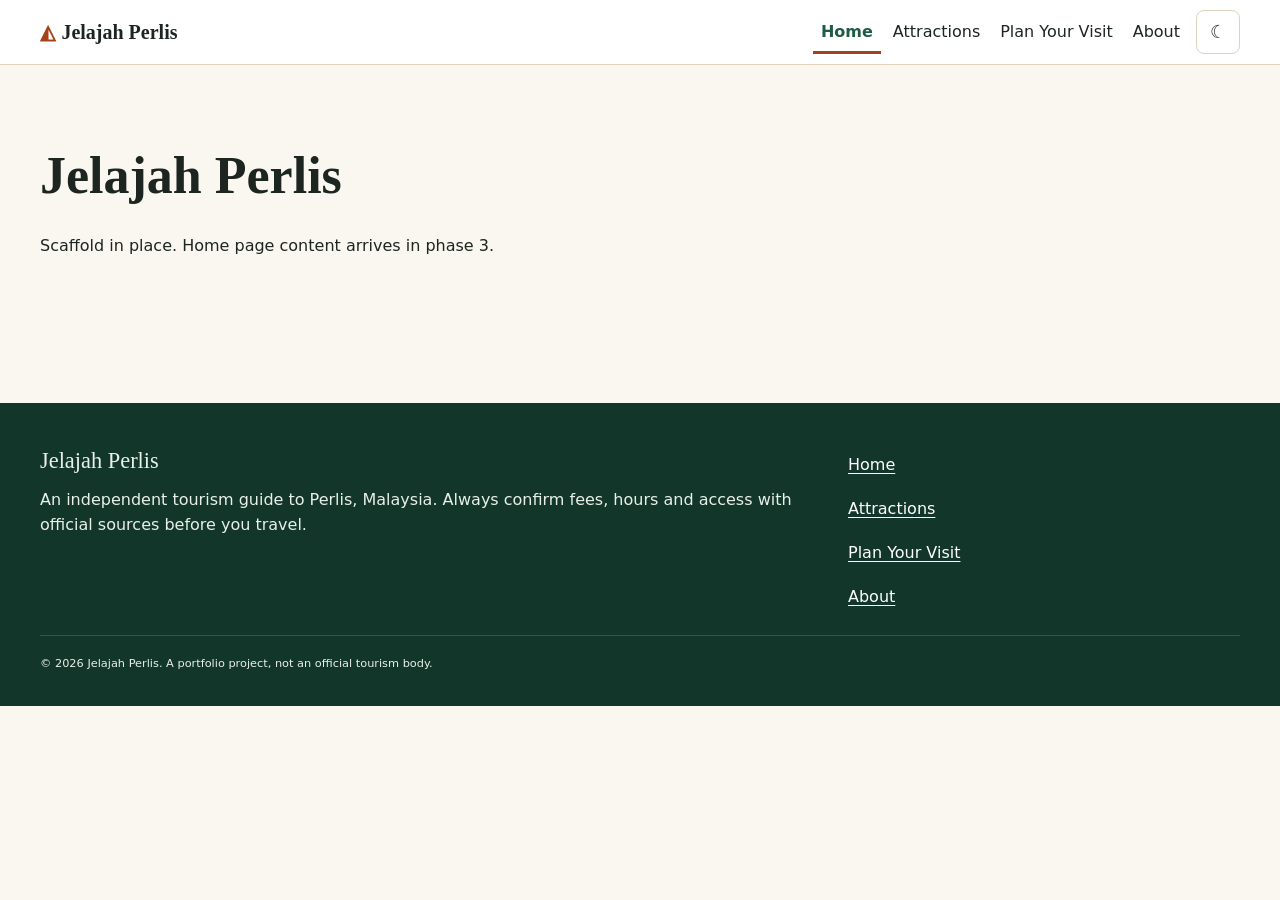
==== index.html @ 7fc4c9d5 "Phase 1: scaffold, shared header/footer, base styles, storage helpers Co-Authored-By: Claude Sonnet " ====
<!doctype html>
<html lang="en">
<head>
  <meta charset="utf-8">
  <meta name="viewport" content="width=device-width, initial-scale=1">
  <title>Jelajah Perlis | Explore Perlis, Malaysia</title>
  <meta name="description" content="Jelajah Perlis is a guide to attractions and destinations in Perlis, Malaysia.">
  <link rel="stylesheet" href="css/base.css">
  <link rel="stylesheet" href="css/components.css">
  <link rel="stylesheet" href="css/pages.css">
  <script type="module" src="js/main.js"></script>
</head>
<body data-page="home">
  <a class="skip-link" href="#main">Skip to content</a>
  <header id="site-header"></header>
  <main id="main">
    <section class="section container"><h1>Jelajah Perlis</h1><p>Scaffold in place. Home page content arrives in phase 3.</p></section>
  </main>
  <footer id="site-footer"></footer>
</body>
</html>
---- css/base.css ----
/* Base: variables, reset, typography */
:root {
  --green-900: #12372a;
  --green-700: #1f5c43;
  --green-600: #2a7a5a;
  --green-100: #e3f1ea;
  --sand-50: #faf7f1;
  --sand-100: #f2ece0;
  --sand-300: #ddd2bd;
  --ink: #1d2521;
  --ink-soft: #4a554f;
  --sunset: #c2511f;
  --sunset-dark: #a24216;
  --white: #fff;

  --bg: var(--sand-50);
  --surface: var(--white);
  --surface-alt: var(--sand-100);
  --text: var(--ink);
  --text-soft: var(--ink-soft);
  --border: var(--sand-300);
  --primary: var(--green-700);
  --primary-hover: var(--green-900);
  --on-primary: #fff;
  --accent: var(--sunset-dark);
  --focus: #0b57d0;

  --font-display: Georgia, "Times New Roman", serif;
  --font-body: system-ui, -apple-system, "Segoe UI", Roboto, "Helvetica Neue", Arial, sans-serif;

  --radius: 12px;
  --shadow: 0 1px 3px rgb(0 0 0 / .08), 0 4px 14px rgb(0 0 0 / .06);
  --shadow-lift: 0 6px 24px rgb(0 0 0 / .14);
  --container: 1200px;
  --header-h: 64px;
}

:root[data-theme="dark"] {
  --bg: #121815;
  --surface: #1b231f;
  --surface-alt: #222c27;
  --text: #eef2ef;
  --text-soft: #b6c2bb;
  --border: #35423b;
  --primary: #5fbf93;
  --primary-hover: #86d4b0;
  --on-primary: #0b1a13;
  --accent: #f08a57;
  --green-100: #22352c;
  --focus: #8ab4f8;
  --shadow: 0 1px 3px rgb(0 0 0 / .4);
  --shadow-lift: 0 6px 24px rgb(0 0 0 / .5);
}

*, *::before, *::after { box-sizing: border-box; }
html { scroll-behavior: smooth; -webkit-text-size-adjust: 100%; }
body {
  margin: 0;
  font-family: var(--font-body);
  font-size: 1rem;
  line-height: 1.6;
  color: var(--text);
  background: var(--bg);
  overflow-x: hidden;
}
img, svg { max-width: 100%; height: auto; display: block; }
h1, h2, h3, h4 { font-family: var(--font-display); line-height: 1.2; margin: 0 0 .5em; }
h1 { font-size: clamp(2rem, 6vw, 3.25rem); }
h2 { font-size: clamp(1.5rem, 4vw, 2.25rem); }
h3 { font-size: 1.25rem; }
p { margin: 0 0 1em; }
a { color: var(--primary); text-underline-offset: 3px; }
a:hover { color: var(--primary-hover); }
ul, ol { padding-left: 1.25rem; }

:focus-visible { outline: 3px solid var(--focus); outline-offset: 2px; border-radius: 4px; }

.skip-link {
  position: absolute; left: 8px; top: -60px; z-index: 1000;
  background: var(--primary); color: var(--on-primary);
  padding: .75rem 1rem; border-radius: 8px; text-decoration: none;
}
.skip-link:focus { top: 8px; }

.visually-hidden {
  position: absolute !important; width: 1px; height: 1px; margin: -1px; padding: 0;
  overflow: hidden; clip: rect(0 0 0 0); white-space: nowrap; border: 0;
}

.container { width: min(100% - 2rem, var(--container)); margin-inline: auto; }
.section { padding-block: clamp(2.5rem, 7vw, 5rem); }
.section--alt { background: var(--surface-alt); }

@media (prefers-reduced-motion: reduce) {
  html { scroll-behavior: auto; }
  *, *::before, *::after { animation-duration: .01ms !important; transition-duration: .01ms !important; }
}
---- css/components.css ----
/* Components: header, nav, buttons, cards, badges, chips, timeline, footer */
#site-header { position: sticky; top: 0; z-index: 100; min-height: var(--header-h); background: var(--surface); border-bottom: 1px solid var(--border); }
.site-header__inner { display: flex; align-items: center; justify-content: space-between; gap: .5rem; min-height: var(--header-h); position: relative; }
.brand { font-family: var(--font-display); font-weight: 700; font-size: 1.25rem; text-decoration: none; color: var(--text); display: inline-flex; gap: .4rem; align-items: center; min-height: 44px; }
.brand__mark { color: var(--accent); }
.site-nav { margin-left: auto; }
.nav-toggle { display: inline-flex; align-items: center; justify-content: center; width: 44px; height: 44px; background: none; border: 1px solid var(--border); border-radius: 8px; cursor: pointer; color: var(--text); }
.nav-toggle__bars, .nav-toggle__bars::before, .nav-toggle__bars::after { display: block; width: 20px; height: 2px; background: currentColor; position: relative; content: ""; }
.nav-toggle__bars::before { position: absolute; top: -6px; }
.nav-toggle__bars::after { position: absolute; top: 6px; }
.nav-list { display: none; list-style: none; margin: 0; padding: .5rem 1rem 1rem; position: absolute; top: 100%; left: 0; right: 0; background: var(--surface); border-bottom: 1px solid var(--border); box-shadow: var(--shadow); }
.site-nav.is-open .nav-list { display: block; }
.nav-list a { display: flex; align-items: center; gap: .4rem; min-height: 44px; padding: .25rem .5rem; text-decoration: none; color: var(--text); font-weight: 500; border-radius: 8px; }
.nav-list a:hover { background: var(--surface-alt); }
.nav-list a[aria-current="page"] { color: var(--primary); font-weight: 700; box-shadow: inset 3px 0 0 var(--accent); }
.trip-count { background: var(--accent); color: #fff; font-size: .75rem; min-width: 1.4rem; height: 1.4rem; line-height: 1.4rem; text-align: center; border-radius: 999px; padding: 0 .35rem; }
.theme-toggle { width: 44px; height: 44px; border: 1px solid var(--border); background: none; border-radius: 8px; cursor: pointer; color: var(--text); font-size: 1.1rem; }
.theme-toggle:hover, .nav-toggle:hover { background: var(--surface-alt); }
@media (min-width: 768px) {
  .nav-toggle { display: none; }
  .nav-list { display: flex; position: static; padding: 0; border: 0; box-shadow: none; background: none; gap: .25rem; }
  .nav-list a[aria-current="page"] { box-shadow: inset 0 -3px 0 var(--accent); border-radius: 0; }
}

/* Buttons */
.btn { display: inline-flex; align-items: center; justify-content: center; gap: .5rem; min-height: 44px; padding: .6rem 1.25rem; border-radius: 999px; border: 2px solid transparent; font: inherit; font-weight: 600; text-decoration: none; cursor: pointer; transition: transform .15s, background .15s, box-shadow .15s; }
.btn:hover { transform: translateY(-1px); }
.btn--primary { background: var(--primary); color: var(--on-primary); }
.btn--primary:hover { background: var(--primary-hover); color: var(--on-primary); }
.btn--accent { background: #a24216; color: #fff; }
.btn--accent:hover { background: #8a3711; color: #fff; }
.btn--ghost { background: transparent; border-color: currentColor; color: var(--primary); }
.btn--ghost:hover { background: var(--green-100); }
.btn--light { background: #fff; color: var(--green-900); }
.btn--light:hover { background: var(--sand-100); color: var(--green-900); }
.btn--sm { padding: .4rem 1rem; font-size: .9rem; }

/* Section header */
.section-header { max-width: 42rem; margin-bottom: 2rem; }
.section-header__eyebrow { text-transform: uppercase; letter-spacing: .08em; font-size: .8rem; font-weight: 700; color: var(--accent); margin-bottom: .25rem; }
.section-header p { color: var(--text-soft); }

/* Badge */
.badge { display: inline-block; font-size: .75rem; font-weight: 700; padding: .2rem .65rem; border-radius: 999px; background: var(--green-100); color: var(--green-700); align-self: flex-start; }
:root[data-theme="dark"] .badge { color: var(--primary); }
.badge--todo { background: #fff2c9; color: #5c4600; }
:root[data-theme="dark"] .badge--todo { background: #4a3d10; color: #ffe08a; }

/* Chips (filter) */
.chip { display: inline-flex; align-items: center; min-height: 44px; padding: .35rem 1rem; border: 1px solid var(--border); border-radius: 999px; background: var(--surface); color: var(--text); font: inherit; font-size: .9rem; cursor: pointer; }
.chip:hover { border-color: var(--primary); }
.chip[aria-pressed="true"] { background: var(--primary); border-color: var(--primary); color: var(--on-primary); }

/* Cards */
.card-grid { display: grid; gap: 1.25rem; grid-template-columns: 1fr; list-style: none; padding: 0; margin: 0; }
@media (min-width: 600px) { .card-grid { grid-template-columns: repeat(2, 1fr); } }
@media (min-width: 1024px) { .card-grid { grid-template-columns: repeat(3, 1fr); } }
.card { position: relative; display: flex; flex-direction: column; background: var(--surface); border: 1px solid var(--border); border-radius: var(--radius); overflow: hidden; box-shadow: var(--shadow); transition: transform .2s, box-shadow .2s; height: 100%; }
.card:hover { transform: translateY(-3px); box-shadow: var(--shadow-lift); }
.card__media { aspect-ratio: 3 / 2; background: var(--surface-alt); }
.card__media img { width: 100%; height: 100%; object-fit: cover; }
.card__body { padding: 1rem 1.1rem 1.25rem; display: flex; flex-direction: column; gap: .5rem; flex: 1; }
.card__title { margin: 0; font-size: 1.2rem; }
.card__title a { color: var(--text); text-decoration: none; }
.card__title a::after { content: ""; position: absolute; inset: 0; }
.card__loc { color: var(--text-soft); font-size: .9rem; margin: 0; }
.card__summary { margin: 0; color: var(--text-soft); font-size: .95rem; }
.card__actions { margin-top: auto; padding-top: .5rem; position: relative; z-index: 1; }
.trip-btn { display: inline-flex; align-items: center; gap: .4rem; min-height: 44px; padding: .3rem .9rem; border-radius: 999px; border: 1px solid var(--border); background: var(--surface); color: var(--text); font: inherit; font-size: .9rem; cursor: pointer; }
.trip-btn:hover { border-color: var(--accent); }
.trip-btn[aria-pressed="true"] { background: #a24216; border-color: #a24216; color: #fff; }

/* Timeline */
.timeline { list-style: none; margin: 0; padding: 0 0 0 1.25rem; border-left: 3px solid var(--green-600); }
.timeline__item { position: relative; padding: 0 0 1.5rem 1.25rem; }
.timeline__item::before { content: ""; position: absolute; left: -1.25rem; top: .35rem; width: 14px; height: 14px; margin-left: -8.5px; border-radius: 50%; background: var(--accent); border: 3px solid var(--bg); }
.timeline__time { font-weight: 700; color: var(--accent); font-size: .9rem; }
.timeline__title { margin: 0 0 .25rem; font-size: 1.1rem; }

/* Footer */
#site-footer { background: var(--green-900); color: #e9efe9; margin-top: 3rem; }
#site-footer a { color: #fff; }
.footer-grid { display: grid; gap: 1.5rem; padding-block: 2.5rem 1rem; }
@media (min-width: 768px) { .footer-grid { grid-template-columns: 2fr 1fr; } }
.footer-brand { font-family: var(--font-display); font-size: 1.4rem; margin: 0 0 .5rem; }
.footer-links { list-style: none; padding: 0; margin: 0; }
.footer-links a { display: inline-flex; min-height: 44px; align-items: center; }
.footer-bottom { padding-block: 1rem 2rem; border-top: 1px solid rgb(255 255 255 / .15); font-size: .85rem; }

/* Reveal on scroll */
.reveal { opacity: 0; transform: translateY(14px); transition: opacity .5s ease, transform .5s ease; }
.reveal.is-visible { opacity: 1; transform: none; }
@media (prefers-reduced-motion: reduce) { .reveal { opacity: 1; transform: none; } }
---- css/pages.css ----
/* Page-specific styles + print */
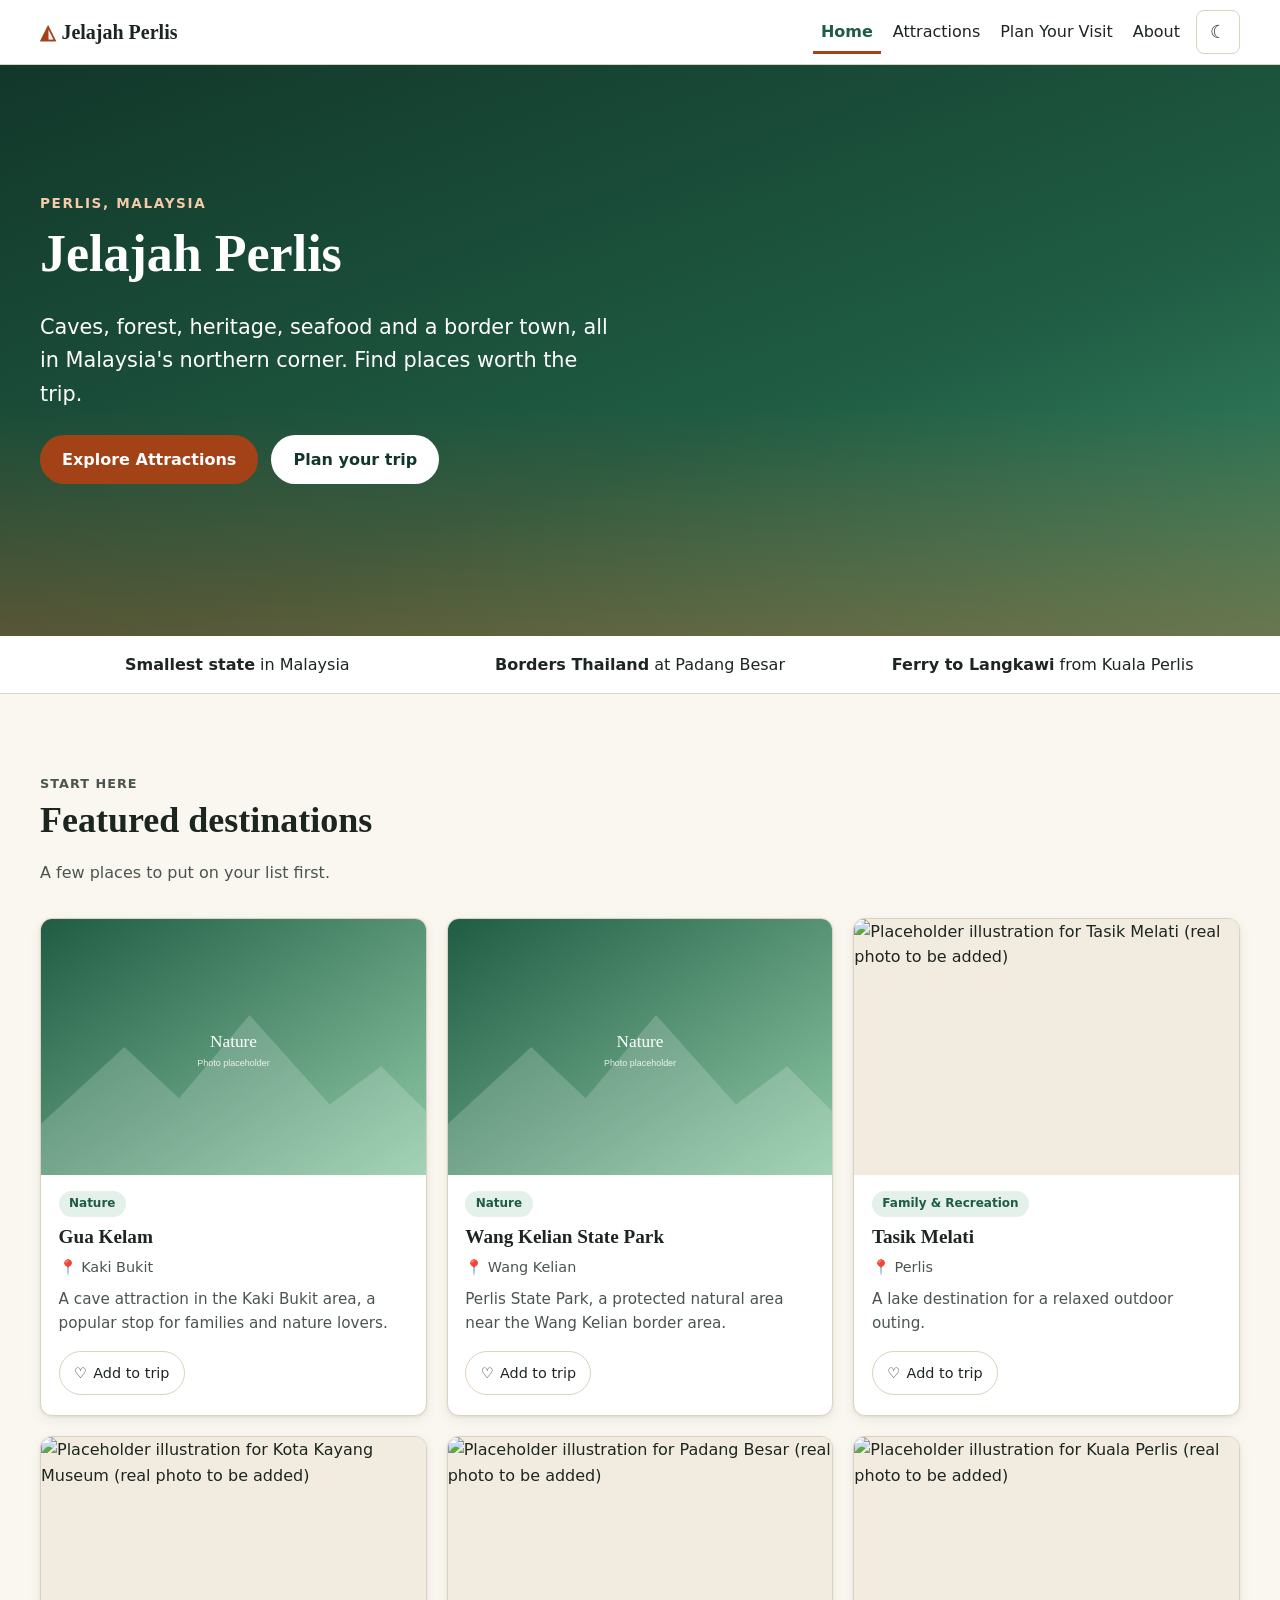
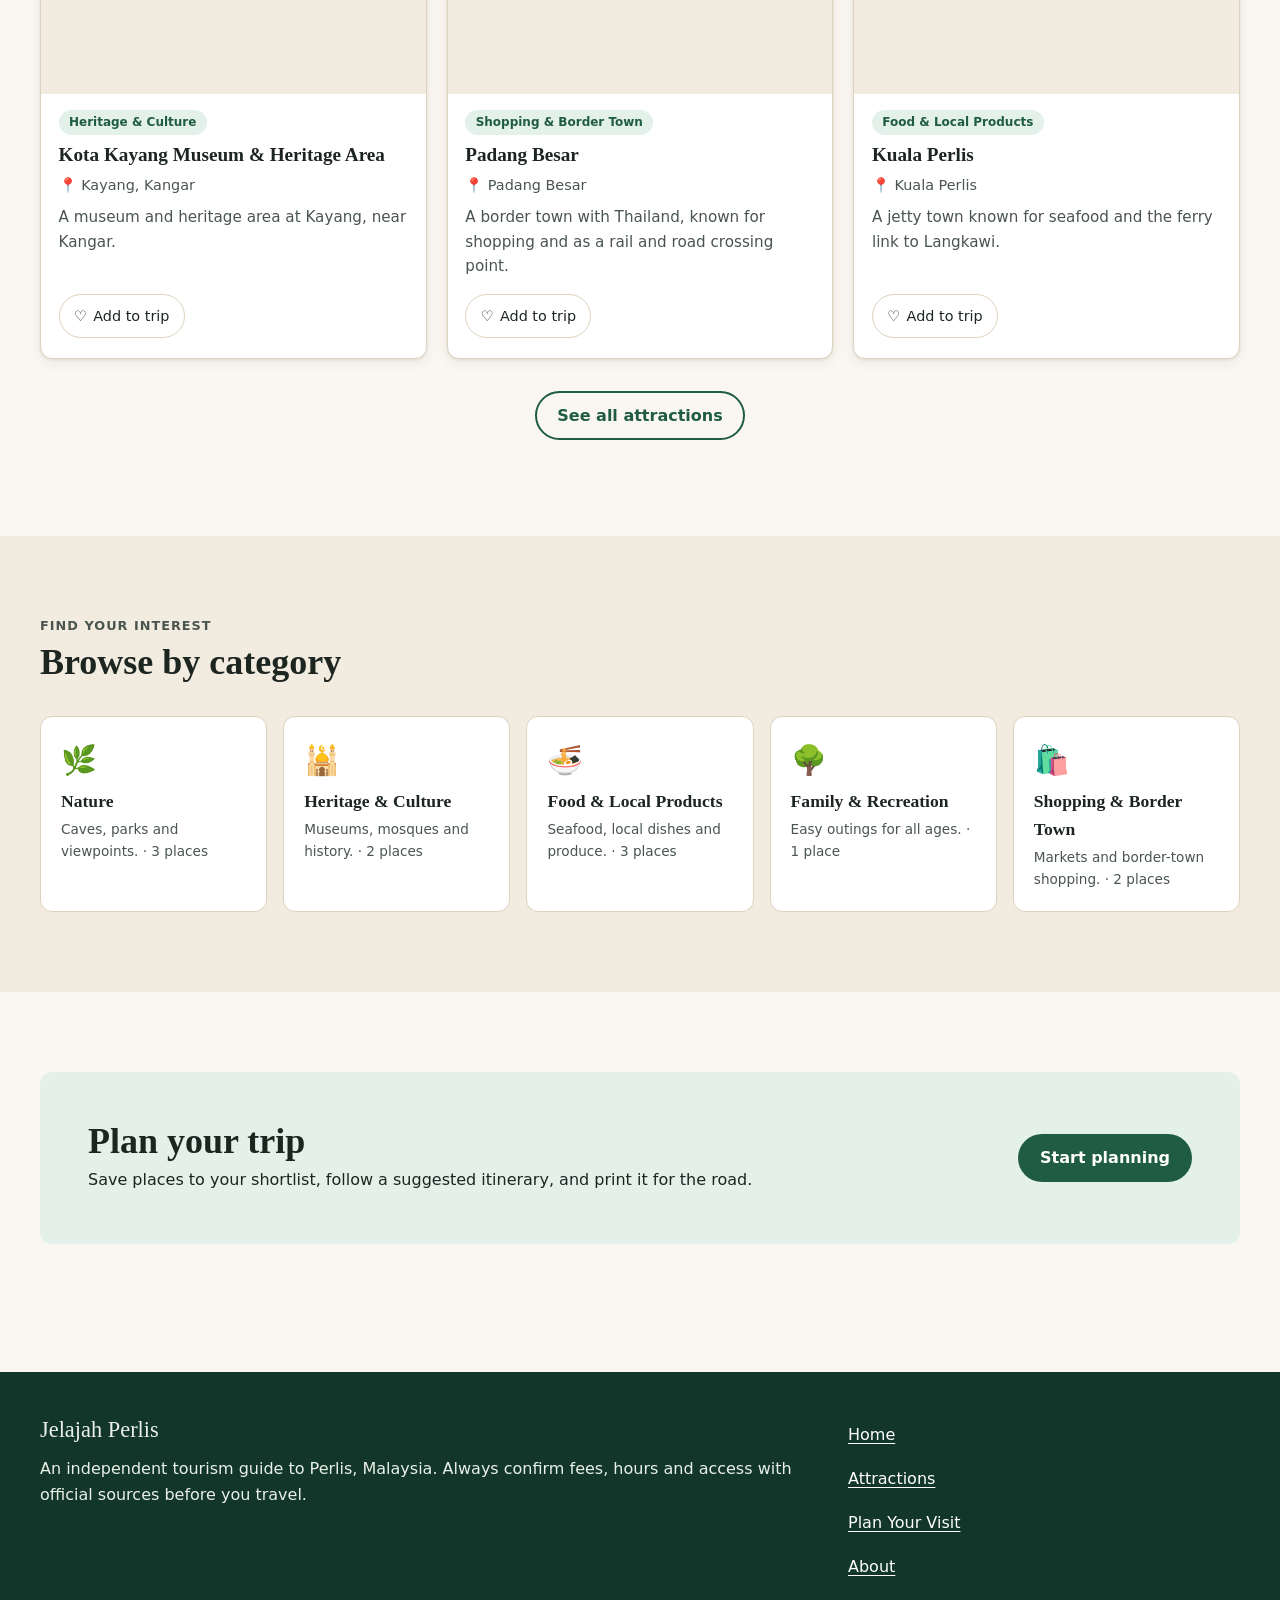
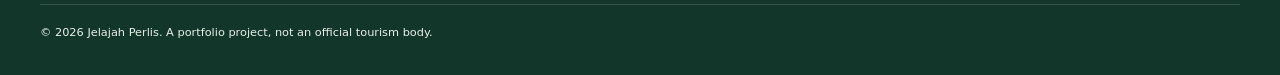
==== commit 8e7ee6b1: "Phase 3: home page (hero, featured grid, category tiles, teaser) Co-Authored-By: Claude Sonnet 5.5 <" ====
--- a/index.html
+++ b/index.html
@@ -4,17 +4,69 @@
   <meta charset="utf-8">
   <meta name="viewport" content="width=device-width, initial-scale=1">
   <title>Jelajah Perlis | Explore Perlis, Malaysia</title>
-  <meta name="description" content="Jelajah Perlis is a guide to attractions and destinations in Perlis, Malaysia.">
+  <meta name="description" content="Jelajah Perlis is a guide to attractions and destinations in Perlis, Malaysia. Browse places, build a shortlist and plan your visit.">
+  <meta property="og:type" content="website">
+  <meta property="og:title" content="Jelajah Perlis | Explore Perlis, Malaysia">
+  <meta property="og:description" content="Browse attractions and plan your visit to Perlis, Malaysia.">
+  <meta property="og:image" content="images/placeholder-nature.svg">
+  <link rel="icon" href="images/favicon.svg" type="image/svg+xml">
   <link rel="stylesheet" href="css/base.css">
   <link rel="stylesheet" href="css/components.css">
   <link rel="stylesheet" href="css/pages.css">
   <script type="module" src="js/main.js"></script>
+  <script type="module" src="js/home.js"></script>
 </head>
 <body data-page="home">
   <a class="skip-link" href="#main">Skip to content</a>
   <header id="site-header"></header>
   <main id="main">
-    <section class="section container"><h1>Jelajah Perlis</h1><p>Scaffold in place. Home page content arrives in phase 3.</p></section>
+    <section class="hero" aria-labelledby="hero-title">
+      <div class="container hero__inner">
+        <p class="hero__eyebrow">Perlis, Malaysia</p>
+        <h1 id="hero-title">Jelajah Perlis</h1>
+        <p class="hero__tagline">Caves, forest, heritage, seafood and a border town, all in Malaysia's northern corner. Find places worth the trip.</p>
+        <p><a class="btn btn--accent" href="attractions.html">Explore Attractions</a>
+        <a class="btn btn--light" href="plan.html">Plan your trip</a></p>
+      </div>
+    </section>
+
+    <section class="facts" aria-label="Quick facts">
+      <ul class="container facts__list">
+        <li><strong>Smallest state</strong> in Malaysia</li>
+        <li><strong>Borders Thailand</strong> at Padang Besar</li>
+        <li><strong>Ferry to Langkawi</strong> from Kuala Perlis</li>
+      </ul>
+    </section>
+
+    <section class="section container" aria-labelledby="featured-title">
+      <div class="section-header">
+        <p class="section-header__eyebrow">Start here</p>
+        <h2 id="featured-title">Featured destinations</h2>
+        <p>A few places to put on your list first.</p>
+      </div>
+      <ul class="card-grid" id="featured-grid"></ul>
+      <p class="section-cta"><a class="btn btn--ghost" href="attractions.html">See all attractions</a></p>
+    </section>
+
+    <section class="section section--alt" aria-labelledby="cat-title">
+      <div class="container">
+        <div class="section-header">
+          <p class="section-header__eyebrow">Find your interest</p>
+          <h2 id="cat-title">Browse by category</h2>
+        </div>
+        <ul class="tile-grid" id="category-tiles"></ul>
+      </div>
+    </section>
+
+    <section class="section container" aria-labelledby="plan-title">
+      <div class="teaser">
+        <div>
+          <h2 id="plan-title">Plan your trip</h2>
+          <p>Save places to your shortlist, follow a suggested itinerary, and print it for the road.</p>
+        </div>
+        <a class="btn btn--primary" href="plan.html">Start planning</a>
+      </div>
+    </section>
   </main>
   <footer id="site-footer"></footer>
 </body>
--- a/css/pages.css
+++ b/css/pages.css
@@ -1 +1,29 @@
 /* Page-specific styles + print */
+
+/* ---------- Home ---------- */
+.hero { background: linear-gradient(160deg, var(--green-900) 0%, var(--green-700) 60%, #3b8b67 100%); color: #fff; padding-block: clamp(3.5rem, 12vw, 8rem); position: relative; overflow: hidden; }
+.hero::after { content: ""; position: absolute; inset: auto 0 0 0; height: 40%; background: linear-gradient(to top, rgb(194 81 31 / .35), transparent); pointer-events: none; }
+.hero__inner { position: relative; z-index: 1; }
+.hero__eyebrow { text-transform: uppercase; letter-spacing: .12em; font-size: .85rem; font-weight: 700; color: #f6c9a8; margin-bottom: .5rem; }
+.hero h1 { color: #fff; }
+.hero__tagline { font-size: clamp(1.05rem, 2.5vw, 1.3rem); max-width: 36rem; margin-bottom: 1.5rem; }
+.hero .btn { margin: 0 .5rem .5rem 0; }
+
+.facts { background: var(--surface); border-bottom: 1px solid var(--border); }
+.facts__list { list-style: none; margin-block: 0; padding: 1rem 0; display: grid; gap: .5rem; }
+@media (min-width: 768px) { .facts__list { grid-template-columns: repeat(3, 1fr); text-align: center; } }
+
+.section-cta { margin-top: 2rem; text-align: center; }
+
+.tile-grid { list-style: none; padding: 0; margin: 0; display: grid; gap: 1rem; grid-template-columns: 1fr; }
+@media (min-width: 480px) { .tile-grid { grid-template-columns: repeat(2, 1fr); } }
+@media (min-width: 1024px) { .tile-grid { grid-template-columns: repeat(5, 1fr); } }
+.tile { display: flex; flex-direction: column; gap: .25rem; height: 100%; padding: 1.25rem; background: var(--surface); border: 1px solid var(--border); border-radius: var(--radius); text-decoration: none; color: var(--text); transition: transform .2s, box-shadow .2s; }
+.tile:hover { transform: translateY(-3px); box-shadow: var(--shadow-lift); }
+.tile__icon { font-size: 1.8rem; }
+.tile__name { font-family: var(--font-display); font-weight: 700; font-size: 1.1rem; }
+.tile__meta { font-size: .85rem; color: var(--text-soft); }
+
+.teaser { display: flex; flex-direction: column; gap: 1rem; align-items: flex-start; background: var(--green-100); border-radius: var(--radius); padding: clamp(1.5rem, 5vw, 3rem); }
+.teaser h2, .teaser p { margin-bottom: .25rem; }
+@media (min-width: 768px) { .teaser { flex-direction: row; align-items: center; justify-content: space-between; } }
